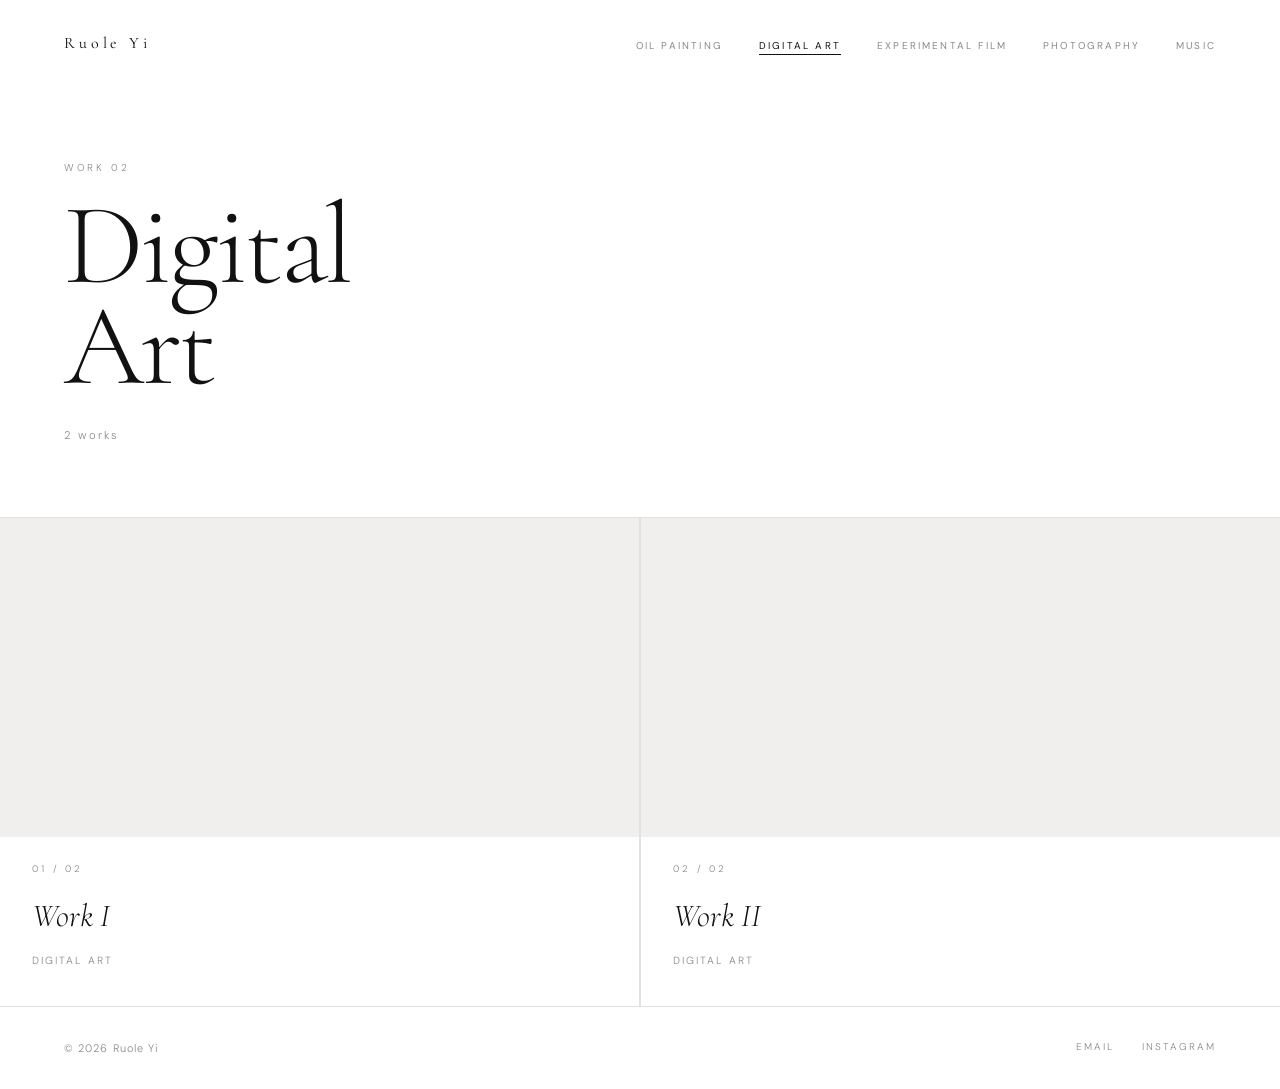
==== digital-art.html @ dee458bf "Publish multi-page rebuild: 6 separate pages + shared CSS Session 3 files were never committed — Git" ====
<!DOCTYPE html>
<html lang="en">
<head>
  <meta charset="UTF-8">
  <meta name="viewport" content="width=device-width, initial-scale=1.0">
  <title>Digital Art — Ruole Yi</title>
  <link rel="preconnect" href="https://fonts.googleapis.com">
  <link rel="preconnect" href="https://fonts.gstatic.com" crossorigin>
  <link href="https://fonts.googleapis.com/css2?family=Cormorant+Garamond:ital,wght@0,300;0,400;0,500;1,300;1,400;1,500&family=DM+Sans:opsz,wght@9..40,200;9..40,300;9..40,400&display=swap" rel="stylesheet">
  <link rel="stylesheet" href="style.css">
  <style>
    .vid-grid {
      display:grid;
      grid-template-columns:1fr 1fr;
      gap:2px;
      background:var(--faint);
    }
    .vid-item {
      background:#fff; overflow:hidden;
    }
    .vid-item video {
      width:100%; display:block;
      max-height:580px; object-fit:cover;
      background:#f0efed;
    }
    .vid-info {
      padding:24px 32px 36px;
    }
    .vid-num {
      font-size:.6rem; letter-spacing:.3em;
      text-transform:uppercase; color:var(--muted); margin-bottom:12px;
    }
    .vid-title {
      font-family:var(--font-d);
      font-size:clamp(1.4rem,2.5vw,2.2rem);
      font-weight:300; font-style:italic; margin-bottom:8px;
    }
    .vid-meta {
      font-size:.65rem; letter-spacing:.2em;
      text-transform:uppercase; color:var(--muted);
    }
    @media (max-width:768px) {
      .vid-grid { grid-template-columns:1fr; }
    }
  </style>
</head>
<body>

<nav id="nav">
  <a href="index.html" class="nav-logo">Ruole Yi</a>
  <ul class="nav-links">
    <li><a href="oil-painting.html">Oil Painting</a></li>
    <li><a href="digital-art.html" class="active">Digital Art</a></li>
    <li><a href="experimental-film.html">Experimental Film</a></li>
    <li><a href="photography.html">Photography</a></li>
    <li><a href="music.html">Music</a></li>
  </ul>
  <button class="burger" id="burger" aria-label="Menu">
    <span></span><span></span><span></span>
  </button>
</nav>
<div class="m-nav" id="mnav">
  <a href="oil-painting.html" data-close>Oil Painting</a>
  <a href="digital-art.html" data-close>Digital Art</a>
  <a href="experimental-film.html" data-close>Experimental Film</a>
  <a href="photography.html" data-close>Photography</a>
  <a href="music.html" data-close>Music</a>
</div>

<div class="page-header">
  <div class="page-header-inner">
    <span class="pg-sup rv">Work 02</span>
    <h1 class="pg-title rv d1">Digital<br>Art</h1>
    <span class="pg-sub rv d2">2 works</span>
  </div>
</div>

<div class="vid-grid rv">
  <div class="vid-item">
    <video src="数字艺术/000.mov" muted autoplay loop playsinline preload="metadata"></video>
    <div class="vid-info">
      <div class="vid-num">01 / 02</div>
      <h2 class="vid-title">Work I</h2>
      <div class="vid-meta">Digital art</div>
    </div>
  </div>
  <div class="vid-item">
    <video src="数字艺术/111.MOV" muted autoplay loop playsinline preload="metadata"></video>
    <div class="vid-info">
      <div class="vid-num">02 / 02</div>
      <h2 class="vid-title">Work II</h2>
      <div class="vid-meta">Digital art</div>
    </div>
  </div>
</div>

<footer>
  <span class="ft-left">&copy; 2026 Ruole Yi</span>
  <div class="ft-right">
    <a href="mailto:yiruole@outlook.com">Email</a>
    <a href="https://instagram.com/" target="_blank" rel="noopener">Instagram</a>
  </div>
</footer>

<script>
const nav = document.getElementById('nav');
window.addEventListener('scroll', () => {
  nav.classList.toggle('stuck', window.scrollY > 50);
}, {passive:true});

const obs = new IntersectionObserver(entries => {
  entries.forEach(e => { if(e.isIntersecting) e.target.classList.add('on'); });
}, {threshold:.08, rootMargin:'0px 0px -40px 0px'});
document.querySelectorAll('.rv').forEach(el => obs.observe(el));

const burger = document.getElementById('burger');
const mnav = document.getElementById('mnav');
burger.addEventListener('click', () => {
  const open = burger.classList.toggle('open');
  mnav.classList.toggle('open', open);
  document.body.style.overflow = open ? 'hidden' : '';
});
mnav.querySelectorAll('[data-close]').forEach(a => {
  a.addEventListener('click', () => {
    burger.classList.remove('open');
    mnav.classList.remove('open');
    document.body.style.overflow = '';
  });
});
</script>
</body>
</html>
---- style.css ----
/* ── Variables ──────────────────────────────────────────── */
:root {
  --bg:        #ffffff;
  --text:      #111111;
  --muted:     #888888;
  --faint:     #e2e2e2;
  --ease-out:  cubic-bezier(.22,.61,.36,1);
  --ease-expo: cubic-bezier(.16,1,.3,1);
  --font-d:    'Cormorant Garamond', serif;
  --font-b:    'DM Sans', sans-serif;
}

/* ── Reset ──────────────────────────────────────────────── */
*, *::before, *::after { margin:0; padding:0; box-sizing:border-box; }
html { scroll-behavior:smooth; overflow-x:hidden; }
body {
  background:var(--bg);
  color:var(--text);
  font-family:var(--font-b);
  font-weight:300;
  line-height:1.7;
  overflow-x:hidden;
}
img { display:block; width:100%; }
a { color:inherit; text-decoration:none; }

/* ── Nav ────────────────────────────────────────────────── */
nav {
  position:fixed; top:0; left:0; right:0; z-index:100;
  padding:30px 64px;
  display:flex; align-items:center; justify-content:space-between;
  transition:padding .35s var(--ease-out), background .4s, border-color .4s;
  border-bottom:1px solid transparent;
}
nav.stuck {
  padding:18px 64px;
  background:rgba(255,255,255,.96);
  backdrop-filter:blur(16px);
  -webkit-backdrop-filter:blur(16px);
  border-bottom-color:var(--faint);
}
.nav-logo {
  font-family:var(--font-d);
  font-size:1rem; letter-spacing:.24em; font-weight:400;
  transition:opacity .3s;
}
.nav-logo:hover { opacity:.5; }
.nav-links { display:flex; gap:36px; list-style:none; }
.nav-links a {
  font-size:.62rem; font-weight:400; letter-spacing:.22em;
  text-transform:uppercase; color:var(--muted);
  position:relative; transition:color .3s;
}
.nav-links a::after {
  content:''; position:absolute; bottom:-3px; left:0;
  width:0; height:1px; background:var(--text);
  transition:width .3s var(--ease-out);
}
.nav-links a:hover,
.nav-links a.active { color:var(--text); }
.nav-links a:hover::after,
.nav-links a.active::after { width:100%; }

/* ── Burger ─────────────────────────────────────────────── */
.burger {
  display:none; flex-direction:column; gap:5px;
  background:none; border:none; cursor:pointer; padding:4px;
}
.burger span {
  display:block; width:22px; height:1px;
  background:var(--text); transform-origin:center;
  transition:transform .35s var(--ease-out), opacity .25s;
}
.burger.open span:nth-child(1) { transform:translateY(6px) rotate(45deg); }
.burger.open span:nth-child(2) { opacity:0; transform:scaleX(0); }
.burger.open span:nth-child(3) { transform:translateY(-6px) rotate(-45deg); }

/* ── Mobile nav ─────────────────────────────────────────── */
.m-nav {
  position:fixed; inset:0; background:var(--bg); z-index:99;
  display:flex; flex-direction:column;
  align-items:center; justify-content:center; gap:28px;
  transform:translateX(100%);
  transition:transform .55s var(--ease-expo);
}
.m-nav.open { transform:translateX(0); }
.m-nav a {
  font-family:var(--font-d);
  font-size:clamp(2.2rem,8vw,4rem);
  font-weight:300; letter-spacing:.02em;
  transition:opacity .3s;
}
.m-nav a:hover { opacity:.4; }

/* ── Reveal ─────────────────────────────────────────────── */
.rv {
  opacity:0; transform:translateY(22px);
  transition:opacity .85s var(--ease-expo), transform .85s var(--ease-expo);
}
.rv.on { opacity:1; transform:translateY(0); }
.rv.d1 { transition-delay:.1s; }
.rv.d2 { transition-delay:.2s; }
.rv.d3 { transition-delay:.3s; }
.rv.d4 { transition-delay:.4s; }

/* ── Page header (work pages) ───────────────────────────── */
.page-header {
  padding:160px 64px 72px;
  border-bottom:1px solid var(--faint);
}
.page-header-inner { max-width:1320px; margin:0 auto; }
.pg-sup {
  display:block;
  font-size:.62rem; letter-spacing:.3em;
  text-transform:uppercase; color:var(--muted); margin-bottom:18px;
}
.pg-title {
  font-family:var(--font-d);
  font-size:clamp(3.5rem,9vw,9rem);
  font-weight:300; line-height:.88; letter-spacing:-.03em;
}
.pg-sub {
  display:block;
  font-size:.7rem; letter-spacing:.18em;
  color:var(--muted); margin-top:28px;
}

/* ── Forthcoming ────────────────────────────────────────── */
.empty-section {
  padding:140px 64px; text-align:center;
}
.empty-section p {
  font-family:var(--font-d);
  font-size:clamp(1rem,2vw,1.35rem);
  font-style:italic; color:var(--muted); letter-spacing:.1em;
}

/* ── Footer ─────────────────────────────────────────────── */
footer {
  padding:32px 64px;
  border-top:1px solid var(--faint);
  display:flex; align-items:center;
  justify-content:space-between; flex-wrap:wrap; gap:16px;
}
.ft-left { font-size:.68rem; color:var(--muted); letter-spacing:.1em; }
.ft-right { display:flex; gap:28px; }
.ft-right a {
  font-size:.62rem; letter-spacing:.2em;
  text-transform:uppercase; color:var(--muted); transition:color .3s;
}
.ft-right a:hover { color:var(--text); }

/* ── Responsive ─────────────────────────────────────────── */
@media (max-width:900px) {
  nav, nav.stuck { padding:18px 24px; }
  .nav-links { display:none; }
  .burger { display:flex; }
  .page-header { padding:120px 24px 56px; }
  .empty-section { padding:100px 24px; }
  footer { padding:24px; flex-direction:column; align-items:flex-start; gap:16px; }
  .ft-right { flex-wrap:wrap; }
}
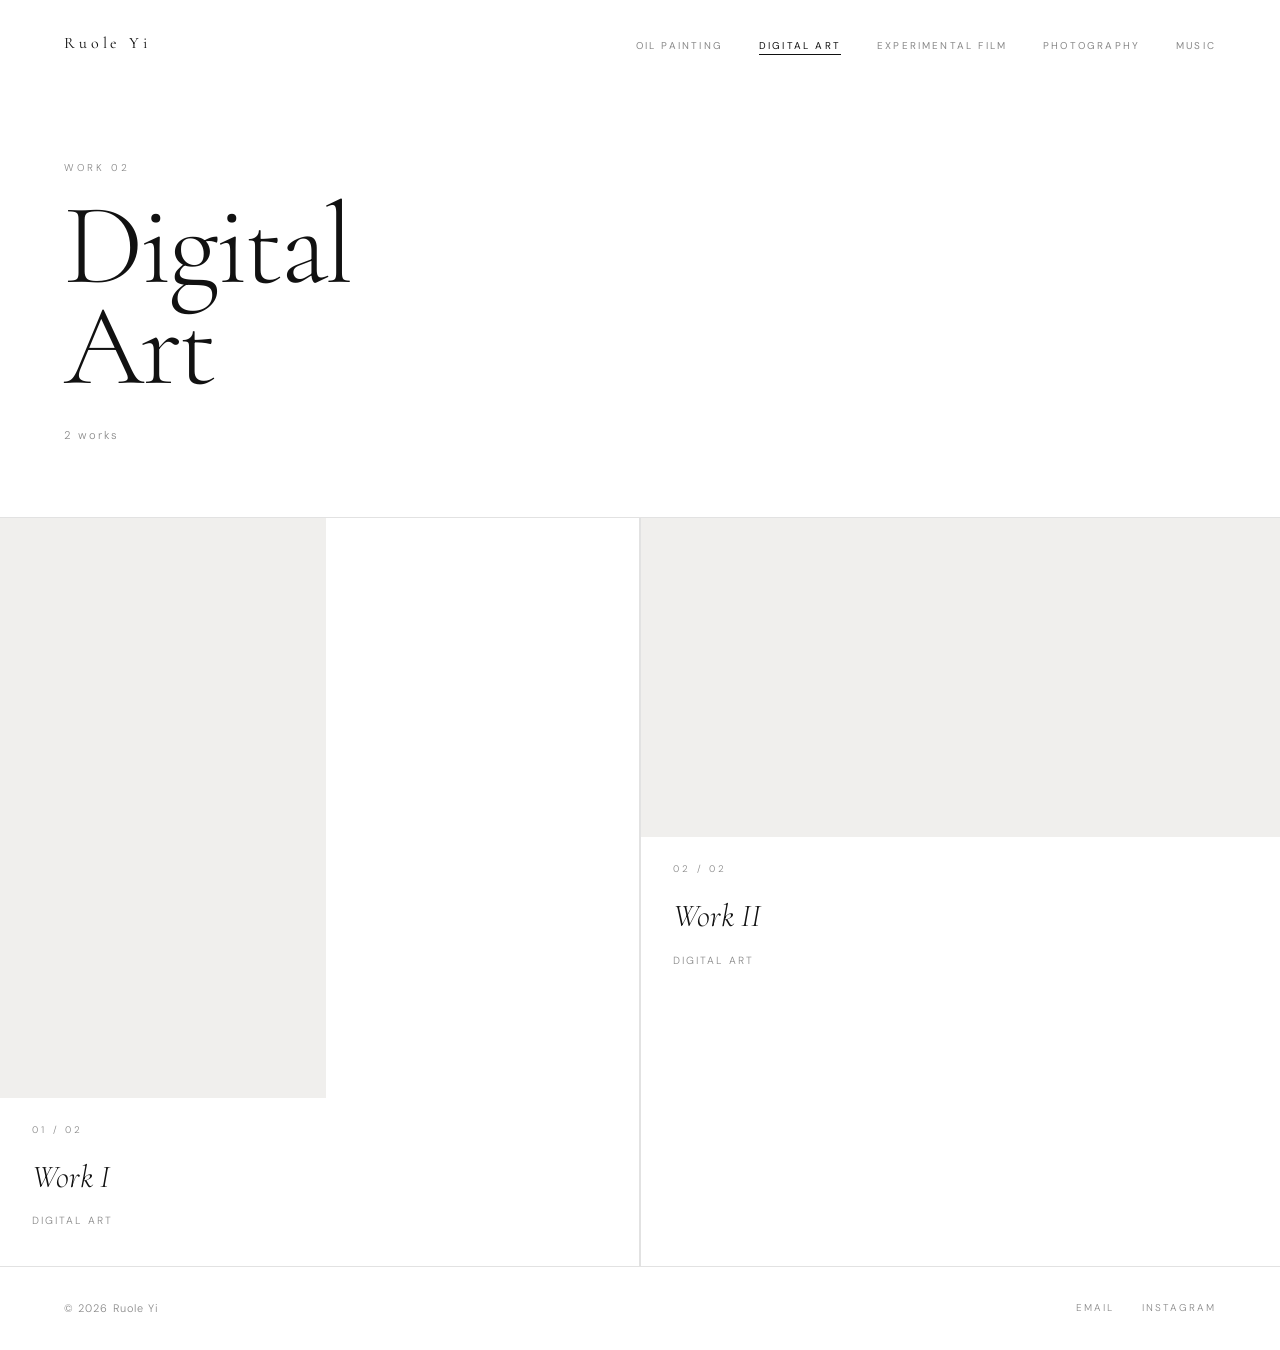
==== commit bc8c7f6a: "Add descriptions for paintings 10/11/13, fix elephant, embed YouTube oil-painting.html: - Painting 1" ====
--- a/digital-art.html
+++ b/digital-art.html
@@ -22,6 +22,18 @@
       width:100%; display:block;
       max-height:580px; object-fit:cover;
       background:#f0efed;
+    }
+    .yt-wrap {
+      position:relative;
+      aspect-ratio:9/16;
+      max-height:580px;
+      background:#f0efed;
+      overflow:hidden;
+    }
+    .yt-wrap iframe {
+      position:absolute;
+      inset:0; width:100%; height:100%;
+      border:0;
     }
     .vid-info {
       padding:24px 32px 36px;
@@ -77,7 +89,9 @@
 
 <div class="vid-grid rv">
   <div class="vid-item">
-    <video src="数字艺术/000.mov" muted autoplay loop playsinline preload="metadata"></video>
+    <div class="yt-wrap">
+      <iframe src="https://www.youtube.com/embed/08PH2weAcpI" allow="accelerometer; autoplay; clipboard-write; encrypted-media; gyroscope; picture-in-picture" allowfullscreen></iframe>
+    </div>
     <div class="vid-info">
       <div class="vid-num">01 / 02</div>
       <h2 class="vid-title">Work I</h2>
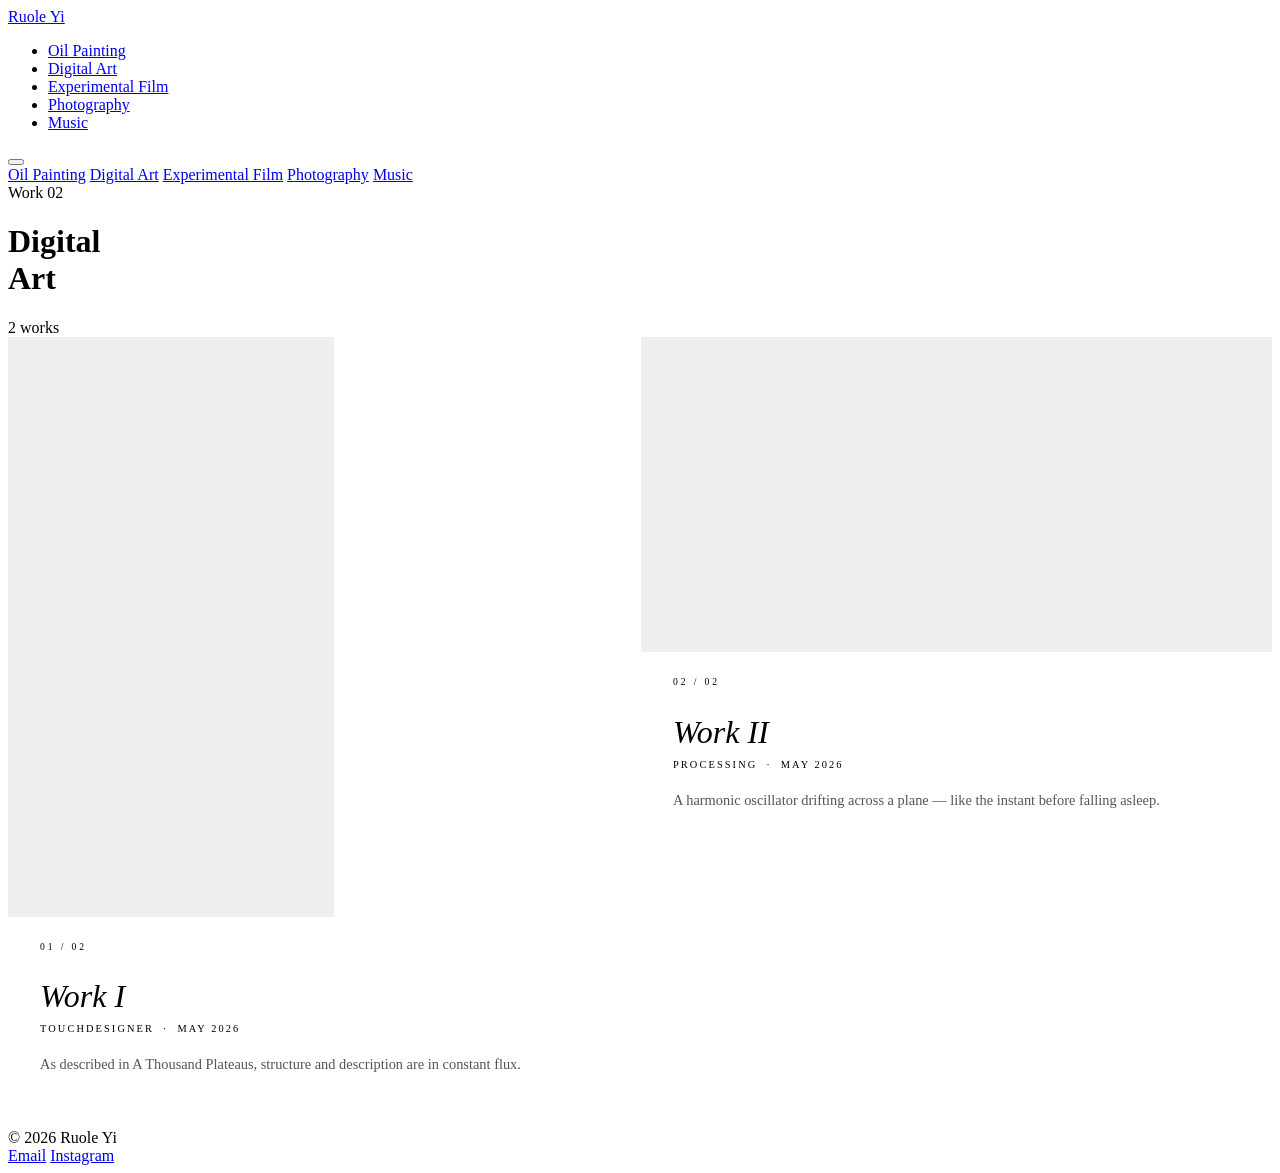
==== commit 75c7c9e7: "Add digital art descriptions, update all painting dates digital-art.html: - Work I: TouchDesigner · " ====
--- a/digital-art.html
+++ b/digital-art.html
@@ -49,7 +49,10 @@
     }
     .vid-meta {
       font-size:.65rem; letter-spacing:.2em;
-      text-transform:uppercase; color:var(--muted);
+      text-transform:uppercase; color:var(--muted); margin-bottom:16px;
+    }
+    .vid-desc {
+      font-size:.9rem; color:#555; line-height:1.95;
     }
     @media (max-width:768px) {
       .vid-grid { grid-template-columns:1fr; }
@@ -95,7 +98,8 @@
     <div class="vid-info">
       <div class="vid-num">01 / 02</div>
       <h2 class="vid-title">Work I</h2>
-      <div class="vid-meta">Digital art</div>
+      <div class="vid-meta">TouchDesigner &nbsp;·&nbsp; May 2026</div>
+      <p class="vid-desc">As described in A Thousand Plateaus, structure and description are in constant flux.</p>
     </div>
   </div>
   <div class="vid-item">
@@ -103,7 +107,8 @@
     <div class="vid-info">
       <div class="vid-num">02 / 02</div>
       <h2 class="vid-title">Work II</h2>
-      <div class="vid-meta">Digital art</div>
+      <div class="vid-meta">Processing &nbsp;·&nbsp; May 2026</div>
+      <p class="vid-desc">A harmonic oscillator drifting across a plane — like the instant before falling asleep.</p>
     </div>
   </div>
 </div>
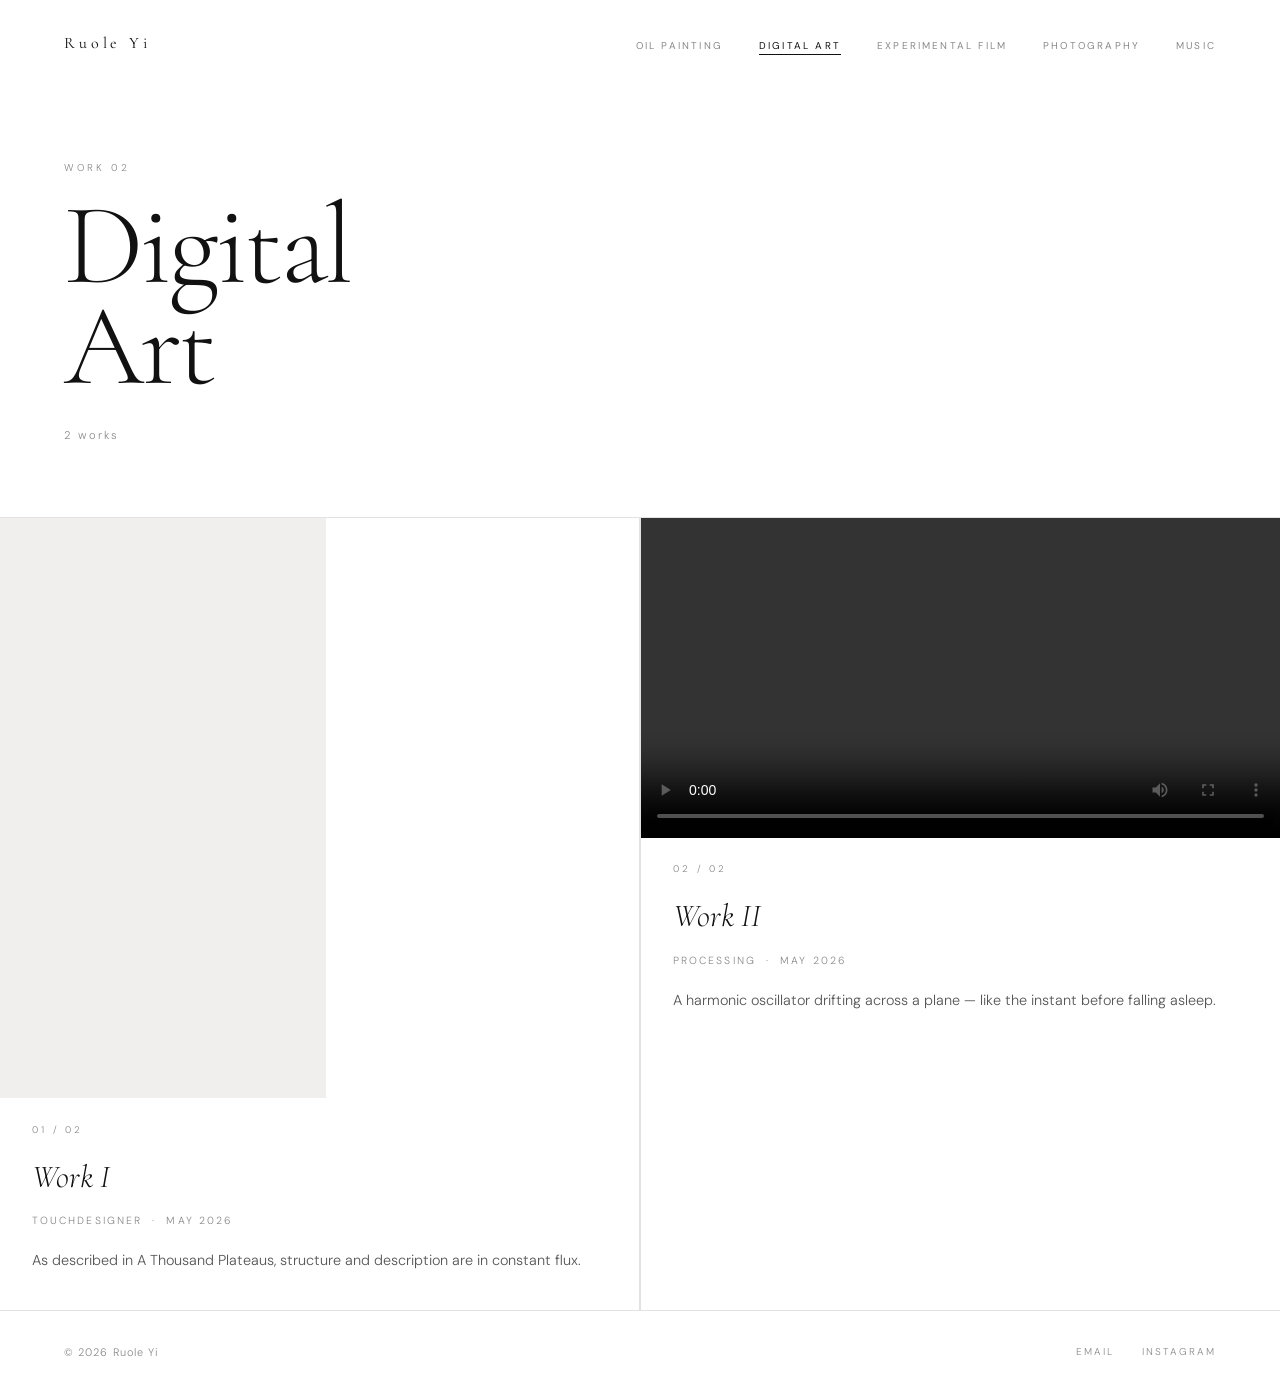
==== commit b3b4dce7: "Update digital art: YouTube embed for Work I, sound enabled for Work II - Work I (000): replaced loc" ====
--- a/digital-art.html
+++ b/digital-art.html
@@ -93,7 +93,7 @@
 <div class="vid-grid rv">
   <div class="vid-item">
     <div class="yt-wrap">
-      <iframe src="https://www.youtube.com/embed/08PH2weAcpI" allow="accelerometer; autoplay; clipboard-write; encrypted-media; gyroscope; picture-in-picture" allowfullscreen></iframe>
+      <iframe src="https://www.youtube.com/embed/ub4uaTgTTis" allow="accelerometer; autoplay; clipboard-write; encrypted-media; gyroscope; picture-in-picture" allowfullscreen></iframe>
     </div>
     <div class="vid-info">
       <div class="vid-num">01 / 02</div>
@@ -103,7 +103,7 @@
     </div>
   </div>
   <div class="vid-item">
-    <video src="数字艺术/111.MOV" muted autoplay loop playsinline preload="metadata"></video>
+    <video src="数字艺术/111.MOV" controls loop playsinline preload="metadata" style="background:#000"></video>
     <div class="vid-info">
       <div class="vid-num">02 / 02</div>
       <h2 class="vid-title">Work II</h2>
--- a/style.css
+++ b/style.css
@@ -0,0 +1,162 @@
+/* ── Variables ──────────────────────────────────────────── */
+:root {
+  --bg:        #ffffff;
+  --text:      #111111;
+  --muted:     #888888;
+  --faint:     #e2e2e2;
+  --ease-out:  cubic-bezier(.22,.61,.36,1);
+  --ease-expo: cubic-bezier(.16,1,.3,1);
+  --font-d:    'Cormorant Garamond', serif;
+  --font-b:    'DM Sans', sans-serif;
+}
+
+/* ── Reset ──────────────────────────────────────────────── */
+*, *::before, *::after { margin:0; padding:0; box-sizing:border-box; }
+html { scroll-behavior:smooth; overflow-x:hidden; }
+body {
+  background:var(--bg);
+  color:var(--text);
+  font-family:var(--font-b);
+  font-weight:300;
+  line-height:1.7;
+  overflow-x:hidden;
+}
+img { display:block; width:100%; }
+a { color:inherit; text-decoration:none; }
+
+/* ── Nav ────────────────────────────────────────────────── */
+nav {
+  position:fixed; top:0; left:0; right:0; z-index:100;
+  padding:30px 64px;
+  display:flex; align-items:center; justify-content:space-between;
+  transition:padding .35s var(--ease-out), background .4s, border-color .4s;
+  border-bottom:1px solid transparent;
+}
+nav.stuck {
+  padding:18px 64px;
+  background:rgba(255,255,255,.96);
+  backdrop-filter:blur(16px);
+  -webkit-backdrop-filter:blur(16px);
+  border-bottom-color:var(--faint);
+}
+.nav-logo {
+  font-family:var(--font-d);
+  font-size:1rem; letter-spacing:.24em; font-weight:400;
+  transition:opacity .3s;
+}
+.nav-logo:hover { opacity:.5; }
+.nav-links { display:flex; gap:36px; list-style:none; }
+.nav-links a {
+  font-size:.62rem; font-weight:400; letter-spacing:.22em;
+  text-transform:uppercase; color:var(--muted);
+  position:relative; transition:color .3s;
+}
+.nav-links a::after {
+  content:''; position:absolute; bottom:-3px; left:0;
+  width:0; height:1px; background:var(--text);
+  transition:width .3s var(--ease-out);
+}
+.nav-links a:hover,
+.nav-links a.active { color:var(--text); }
+.nav-links a:hover::after,
+.nav-links a.active::after { width:100%; }
+
+/* ── Burger ─────────────────────────────────────────────── */
+.burger {
+  display:none; flex-direction:column; gap:5px;
+  background:none; border:none; cursor:pointer; padding:4px;
+}
+.burger span {
+  display:block; width:22px; height:1px;
+  background:var(--text); transform-origin:center;
+  transition:transform .35s var(--ease-out), opacity .25s;
+}
+.burger.open span:nth-child(1) { transform:translateY(6px) rotate(45deg); }
+.burger.open span:nth-child(2) { opacity:0; transform:scaleX(0); }
+.burger.open span:nth-child(3) { transform:translateY(-6px) rotate(-45deg); }
+
+/* ── Mobile nav ─────────────────────────────────────────── */
+.m-nav {
+  position:fixed; inset:0; background:var(--bg); z-index:99;
+  display:flex; flex-direction:column;
+  align-items:center; justify-content:center; gap:28px;
+  transform:translateX(100%);
+  transition:transform .55s var(--ease-expo);
+}
+.m-nav.open { transform:translateX(0); }
+.m-nav a {
+  font-family:var(--font-d);
+  font-size:clamp(2.2rem,8vw,4rem);
+  font-weight:300; letter-spacing:.02em;
+  transition:opacity .3s;
+}
+.m-nav a:hover { opacity:.4; }
+
+/* ── Reveal ─────────────────────────────────────────────── */
+.rv {
+  opacity:0; transform:translateY(22px);
+  transition:opacity .85s var(--ease-expo), transform .85s var(--ease-expo);
+}
+.rv.on { opacity:1; transform:translateY(0); }
+.rv.d1 { transition-delay:.1s; }
+.rv.d2 { transition-delay:.2s; }
+.rv.d3 { transition-delay:.3s; }
+.rv.d4 { transition-delay:.4s; }
+
+/* ── Page header (work pages) ───────────────────────────── */
+.page-header {
+  padding:160px 64px 72px;
+  border-bottom:1px solid var(--faint);
+}
+.page-header-inner { max-width:1320px; margin:0 auto; }
+.pg-sup {
+  display:block;
+  font-size:.62rem; letter-spacing:.3em;
+  text-transform:uppercase; color:var(--muted); margin-bottom:18px;
+}
+.pg-title {
+  font-family:var(--font-d);
+  font-size:clamp(3.5rem,9vw,9rem);
+  font-weight:300; line-height:.88; letter-spacing:-.03em;
+}
+.pg-sub {
+  display:block;
+  font-size:.7rem; letter-spacing:.18em;
+  color:var(--muted); margin-top:28px;
+}
+
+/* ── Forthcoming ────────────────────────────────────────── */
+.empty-section {
+  padding:140px 64px; text-align:center;
+}
+.empty-section p {
+  font-family:var(--font-d);
+  font-size:clamp(1rem,2vw,1.35rem);
+  font-style:italic; color:var(--muted); letter-spacing:.1em;
+}
+
+/* ── Footer ─────────────────────────────────────────────── */
+footer {
+  padding:32px 64px;
+  border-top:1px solid var(--faint);
+  display:flex; align-items:center;
+  justify-content:space-between; flex-wrap:wrap; gap:16px;
+}
+.ft-left { font-size:.68rem; color:var(--muted); letter-spacing:.1em; }
+.ft-right { display:flex; gap:28px; }
+.ft-right a {
+  font-size:.62rem; letter-spacing:.2em;
+  text-transform:uppercase; color:var(--muted); transition:color .3s;
+}
+.ft-right a:hover { color:var(--text); }
+
+/* ── Responsive ─────────────────────────────────────────── */
+@media (max-width:900px) {
+  nav, nav.stuck { padding:18px 24px; }
+  .nav-links { display:none; }
+  .burger { display:flex; }
+  .page-header { padding:120px 24px 56px; }
+  .empty-section { padding:100px 24px; }
+  footer { padding:24px; flex-direction:column; align-items:flex-start; gap:16px; }
+  .ft-right { flex-wrap:wrap; }
+}
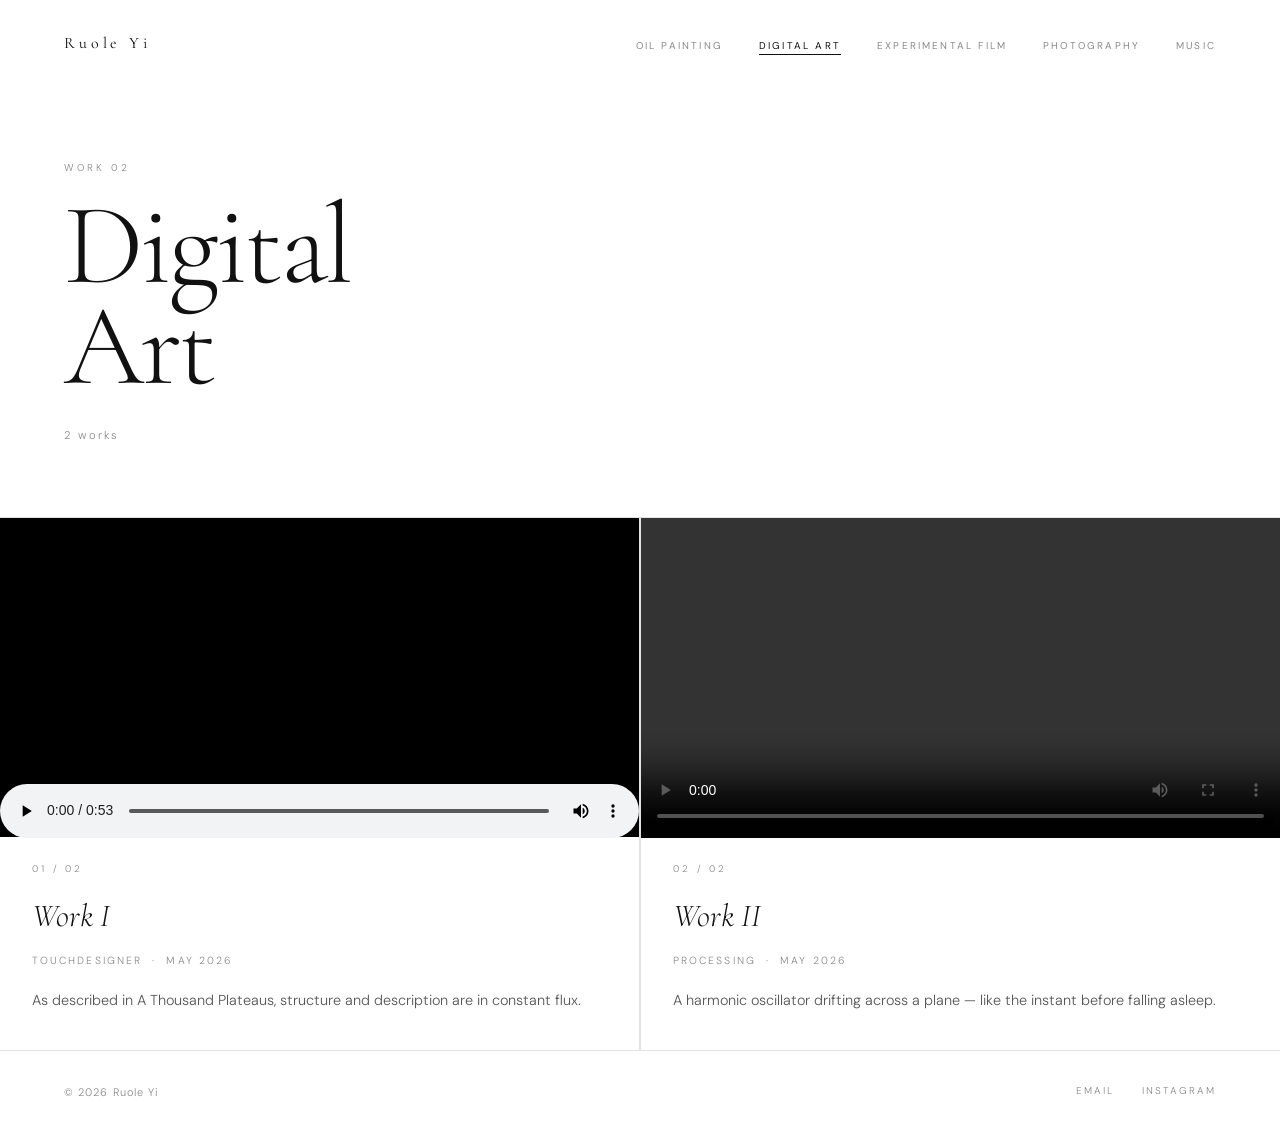
==== commit 465812ea: "Scale oil painting images to 65%, update digital art videos - Oil painting layouts: Layout A max-wid" ====
--- a/digital-art.html
+++ b/digital-art.html
@@ -92,9 +92,7 @@
 
 <div class="vid-grid rv">
   <div class="vid-item">
-    <div class="yt-wrap">
-      <iframe src="https://www.youtube.com/embed/ub4uaTgTTis" allow="accelerometer; autoplay; clipboard-write; encrypted-media; gyroscope; picture-in-picture" allowfullscreen></iframe>
-    </div>
+    <video src="数字艺术/output_16x9.MOV" controls loop playsinline preload="metadata" style="background:#000"></video>
     <div class="vid-info">
       <div class="vid-num">01 / 02</div>
       <h2 class="vid-title">Work I</h2>
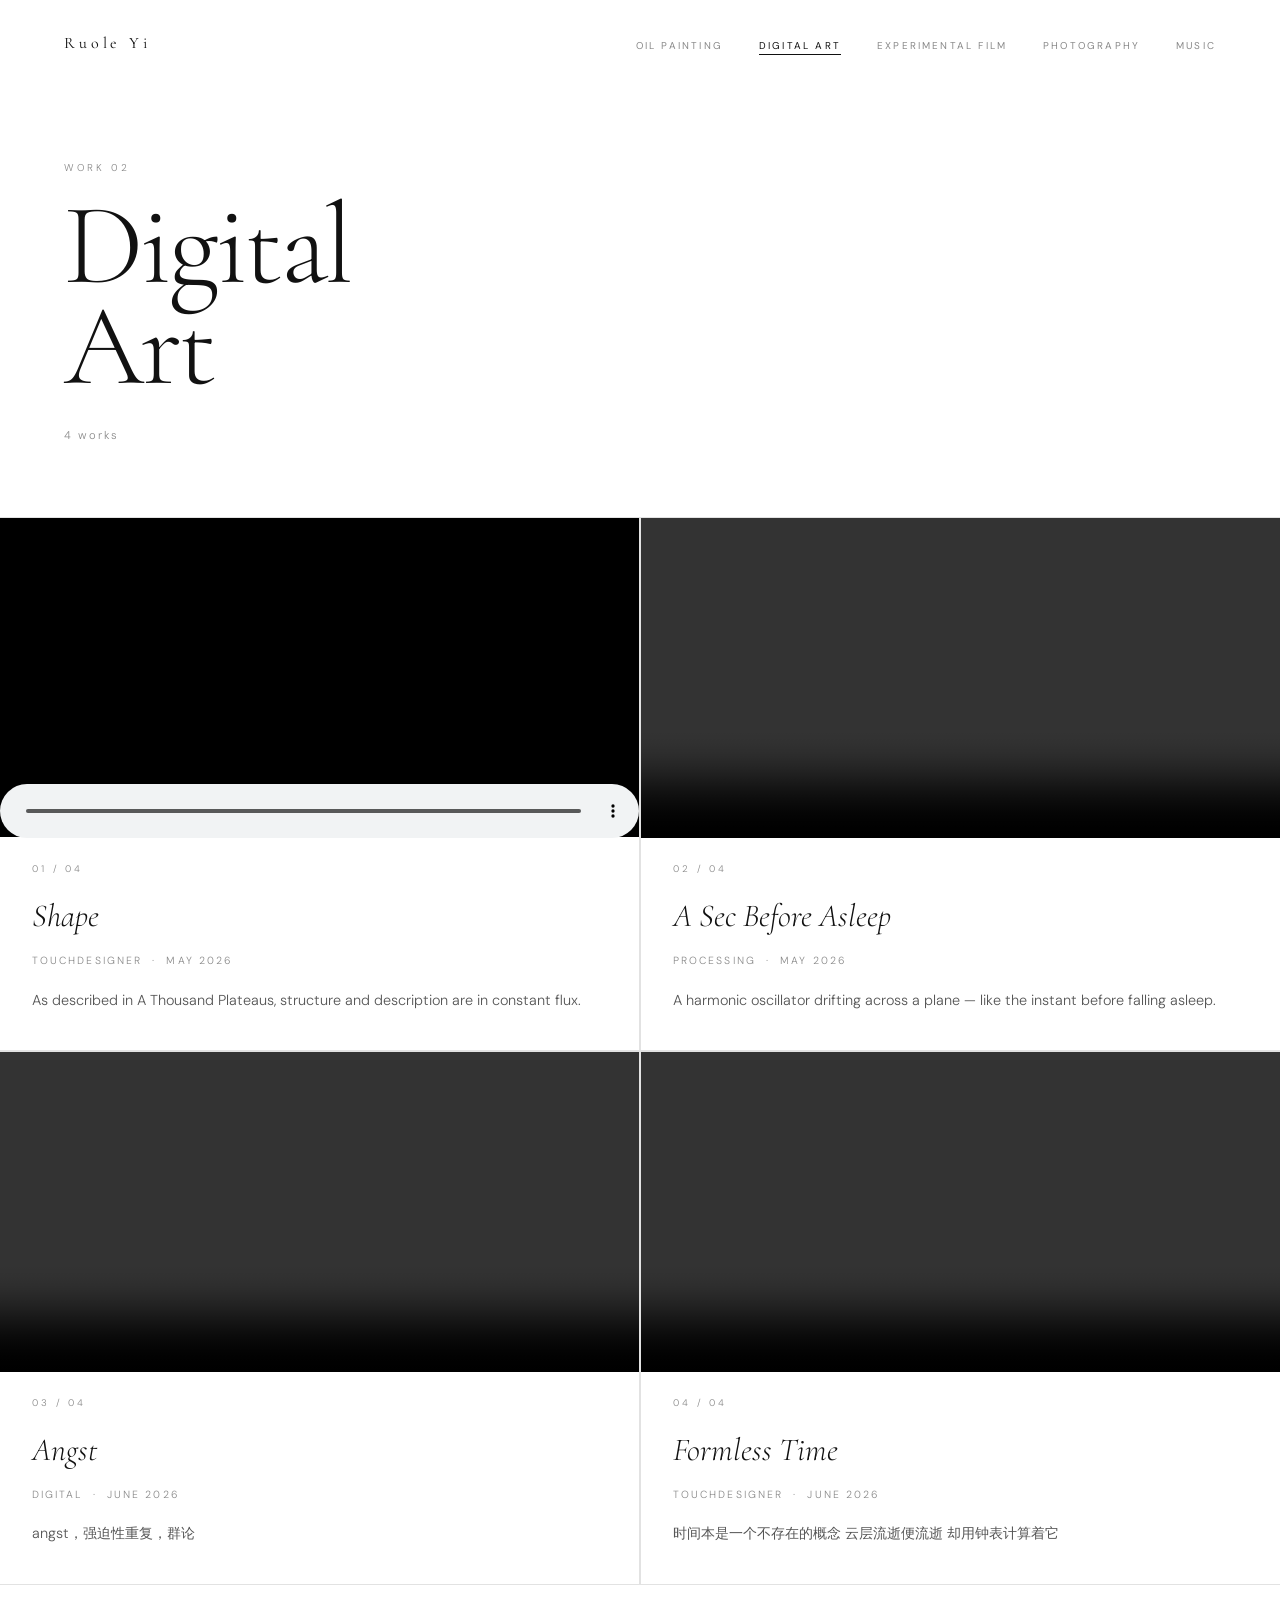
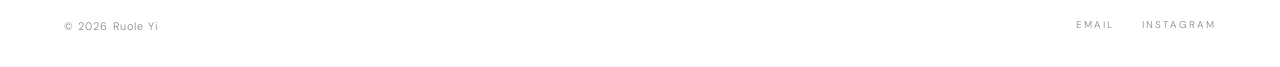
==== commit 07099690: "feat(digital-art): add Angst & Formless Time; rename Work I/II - Work I → Shape, Work II → A Sec Bef" ====
--- a/digital-art.html
+++ b/digital-art.html
@@ -86,7 +86,7 @@
   <div class="page-header-inner">
     <span class="pg-sup rv">Work 02</span>
     <h1 class="pg-title rv d1">Digital<br>Art</h1>
-    <span class="pg-sub rv d2">2 works</span>
+    <span class="pg-sub rv d2">4 works</span>
   </div>
 </div>
 
@@ -94,8 +94,8 @@
   <div class="vid-item">
     <video src="数字艺术/output_16x9.MOV" controls loop playsinline preload="metadata" style="background:#000"></video>
     <div class="vid-info">
-      <div class="vid-num">01 / 02</div>
-      <h2 class="vid-title">Work I</h2>
+      <div class="vid-num">01 / 04</div>
+      <h2 class="vid-title">Shape</h2>
       <div class="vid-meta">TouchDesigner &nbsp;·&nbsp; May 2026</div>
       <p class="vid-desc">As described in A Thousand Plateaus, structure and description are in constant flux.</p>
     </div>
@@ -103,10 +103,28 @@
   <div class="vid-item">
     <video src="数字艺术/111.MOV" controls loop playsinline preload="metadata" style="background:#000"></video>
     <div class="vid-info">
-      <div class="vid-num">02 / 02</div>
-      <h2 class="vid-title">Work II</h2>
+      <div class="vid-num">02 / 04</div>
+      <h2 class="vid-title">A Sec Before Asleep</h2>
       <div class="vid-meta">Processing &nbsp;·&nbsp; May 2026</div>
       <p class="vid-desc">A harmonic oscillator drifting across a plane — like the instant before falling asleep.</p>
+    </div>
+  </div>
+  <div class="vid-item">
+    <video src="ANGST.MOV" controls loop playsinline preload="metadata" style="background:#000"></video>
+    <div class="vid-info">
+      <div class="vid-num">03 / 04</div>
+      <h2 class="vid-title">Angst</h2>
+      <div class="vid-meta">Digital &nbsp;·&nbsp; June 2026</div>
+      <p class="vid-desc">angst，强迫性重复，群论</p>
+    </div>
+  </div>
+  <div class="vid-item">
+    <video src="Formless Time.mov" controls loop playsinline preload="metadata" style="background:#000"></video>
+    <div class="vid-info">
+      <div class="vid-num">04 / 04</div>
+      <h2 class="vid-title">Formless Time</h2>
+      <div class="vid-meta">TouchDesigner &nbsp;·&nbsp; June 2026</div>
+      <p class="vid-desc">时间本是一个不存在的概念 云层流逝便流逝 却用钟表计算着它</p>
     </div>
   </div>
 </div>
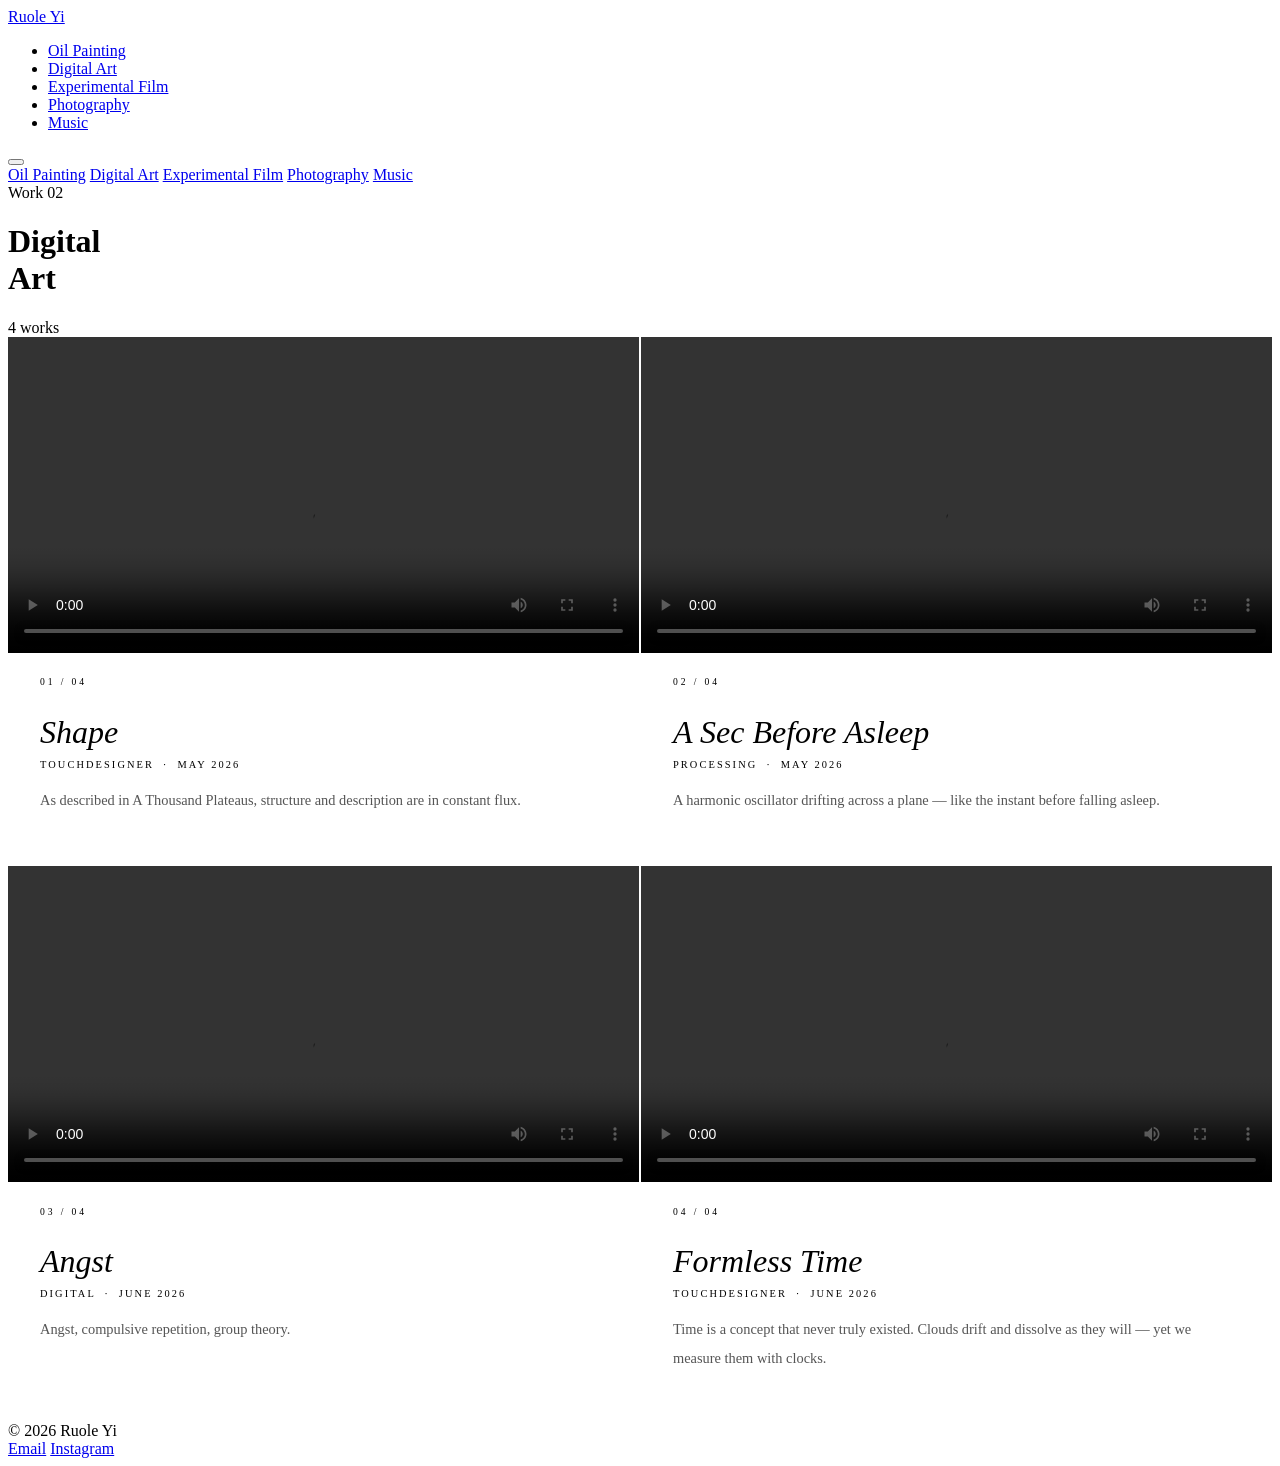
==== commit 97adbcdc: "fix(digital-art): translate Angst and Formless Time descriptions to English Co-Authored-By: Claude S" ====
--- a/digital-art.html
+++ b/digital-art.html
@@ -115,7 +115,7 @@
       <div class="vid-num">03 / 04</div>
       <h2 class="vid-title">Angst</h2>
       <div class="vid-meta">Digital &nbsp;·&nbsp; June 2026</div>
-      <p class="vid-desc">angst，强迫性重复，群论</p>
+      <p class="vid-desc">Angst, compulsive repetition, group theory.</p>
     </div>
   </div>
   <div class="vid-item">
@@ -124,7 +124,7 @@
       <div class="vid-num">04 / 04</div>
       <h2 class="vid-title">Formless Time</h2>
       <div class="vid-meta">TouchDesigner &nbsp;·&nbsp; June 2026</div>
-      <p class="vid-desc">时间本是一个不存在的概念 云层流逝便流逝 却用钟表计算着它</p>
+      <p class="vid-desc">Time is a concept that never truly existed. Clouds drift and dissolve as they will — yet we measure them with clocks.</p>
     </div>
   </div>
 </div>
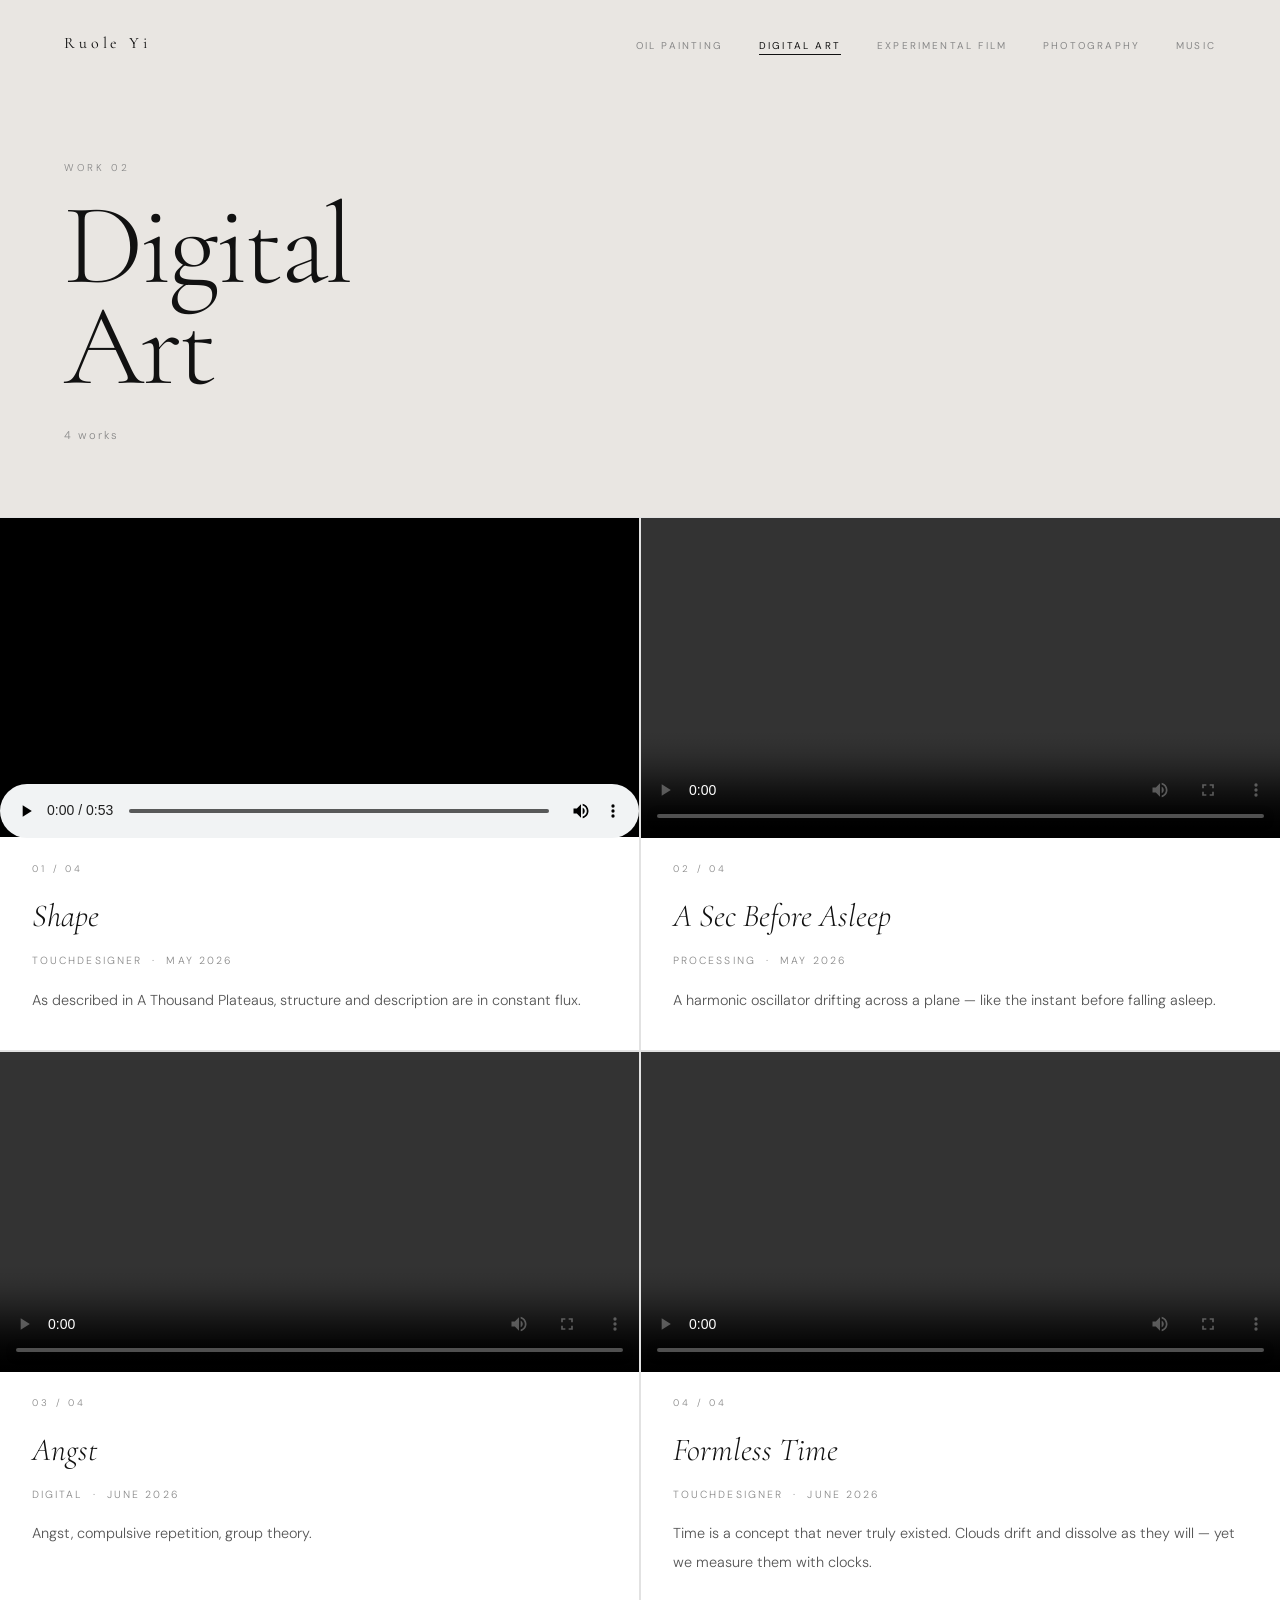
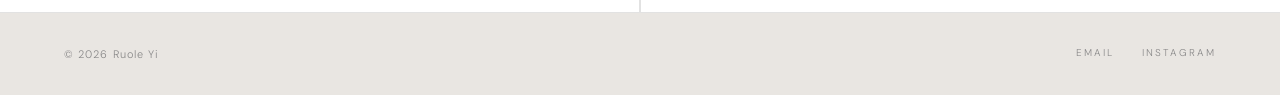
==== commit 4f0c9c56: "Improve page SEO metadata" ====
--- a/digital-art.html
+++ b/digital-art.html
@@ -4,6 +4,8 @@
   <meta charset="UTF-8">
   <meta name="viewport" content="width=device-width, initial-scale=1.0">
   <title>Digital Art — Ruole Yi</title>
+  <meta name="description" content="Digital art works by Ruole Yi, including video, simulation, and interactive visual experiments.">
+  <link rel="canonical" href="https://yiruole.github.io/planet/digital-art.html">
   <link rel="preconnect" href="https://fonts.googleapis.com">
   <link rel="preconnect" href="https://fonts.gstatic.com" crossorigin>
   <link href="https://fonts.googleapis.com/css2?family=Cormorant+Garamond:ital,wght@0,300;0,400;0,500;1,300;1,400;1,500&family=DM+Sans:opsz,wght@9..40,200;9..40,300;9..40,400&display=swap" rel="stylesheet">
--- a/style.css
+++ b/style.css
@@ -0,0 +1,205 @@
+/* ── Variables ──────────────────────────────────────────── */
+:root {
+  --bg:        #ffffff;
+  --text:      #111111;
+  --muted:     #888888;
+  --faint:     #e2e2e2;
+  --ease-out:  cubic-bezier(.22,.61,.36,1);
+  --ease-expo: cubic-bezier(.16,1,.3,1);
+  --font-d:    'Cormorant Garamond', serif;
+  --font-b:    'DM Sans', sans-serif;
+}
+
+/* ── Reset ──────────────────────────────────────────────── */
+*, *::before, *::after { margin:0; padding:0; box-sizing:border-box; }
+html { scroll-behavior:smooth; overflow-x:hidden; }
+body {
+  background:#e9e6e2;
+  color:var(--text);
+  font-family:var(--font-b);
+  font-weight:300;
+  line-height:1.7;
+  overflow-x:hidden;
+}
+img { display:block; width:100%; }
+a { color:inherit; text-decoration:none; }
+
+/* ── Interactive cloth background ───────────────────────── */
+.cloth-background {
+  position:fixed;
+  inset:0;
+  z-index:0;
+  overflow:hidden;
+  pointer-events:none;
+}
+.cloth-background canvas {
+  display:block;
+  width:100%;
+  height:100%;
+}
+body > section,
+body > footer {
+  position:relative;
+  z-index:1;
+}
+#hero {
+  background:transparent;
+}
+#hero .hero-inner {
+  position:relative;
+  z-index:2;
+  margin-inline:auto;
+  width:100%;
+}
+#hero .hero-name,
+#hero .hero-roles,
+#hero .bio-statement,
+#hero .bio-body,
+#hero .bio-close,
+#hero .section-row {
+  text-shadow:
+    0 1px 10px rgba(233,230,226,.95),
+    0 0 26px rgba(233,230,226,.78);
+}
+footer {
+  background:rgba(233,230,226,.82);
+  backdrop-filter:blur(10px);
+  -webkit-backdrop-filter:blur(10px);
+}
+
+/* ── Nav ────────────────────────────────────────────────── */
+nav {
+  position:fixed; top:0; left:0; right:0; z-index:100;
+  padding:30px 64px;
+  display:flex; align-items:center; justify-content:space-between;
+  transition:padding .35s var(--ease-out), background .4s, border-color .4s;
+  border-bottom:1px solid transparent;
+}
+nav.stuck {
+  padding:18px 64px;
+  background:rgba(233,230,226,.9);
+  backdrop-filter:blur(16px);
+  -webkit-backdrop-filter:blur(16px);
+  border-bottom-color:var(--faint);
+}
+.nav-logo {
+  font-family:var(--font-d);
+  font-size:1rem; letter-spacing:.24em; font-weight:400;
+  transition:opacity .3s;
+}
+.nav-logo:hover { opacity:.5; }
+.nav-links { display:flex; gap:36px; list-style:none; }
+.nav-links a {
+  font-size:.62rem; font-weight:400; letter-spacing:.22em;
+  text-transform:uppercase; color:var(--muted);
+  position:relative; transition:color .3s;
+}
+.nav-links a::after {
+  content:''; position:absolute; bottom:-3px; left:0;
+  width:0; height:1px; background:var(--text);
+  transition:width .3s var(--ease-out);
+}
+.nav-links a:hover,
+.nav-links a.active { color:var(--text); }
+.nav-links a:hover::after,
+.nav-links a.active::after { width:100%; }
+
+/* ── Burger ─────────────────────────────────────────────── */
+.burger {
+  display:none; flex-direction:column; gap:5px;
+  background:none; border:none; cursor:pointer; padding:4px;
+}
+.burger span {
+  display:block; width:22px; height:1px;
+  background:var(--text); transform-origin:center;
+  transition:transform .35s var(--ease-out), opacity .25s;
+}
+.burger.open span:nth-child(1) { transform:translateY(6px) rotate(45deg); }
+.burger.open span:nth-child(2) { opacity:0; transform:scaleX(0); }
+.burger.open span:nth-child(3) { transform:translateY(-6px) rotate(-45deg); }
+
+/* ── Mobile nav ─────────────────────────────────────────── */
+.m-nav {
+  position:fixed; inset:0; background:var(--bg); z-index:99;
+  display:flex; flex-direction:column;
+  align-items:center; justify-content:center; gap:28px;
+  transform:translateX(100%);
+  transition:transform .55s var(--ease-expo);
+}
+.m-nav.open { transform:translateX(0); }
+.m-nav a {
+  font-family:var(--font-d);
+  font-size:clamp(2.2rem,8vw,4rem);
+  font-weight:300; letter-spacing:.02em;
+  transition:opacity .3s;
+}
+.m-nav a:hover { opacity:.4; }
+
+/* ── Reveal ─────────────────────────────────────────────── */
+.rv {
+  opacity:0; transform:translateY(22px);
+  transition:opacity .85s var(--ease-expo), transform .85s var(--ease-expo);
+}
+.rv.on { opacity:1; transform:translateY(0); }
+.rv.d1 { transition-delay:.1s; }
+.rv.d2 { transition-delay:.2s; }
+.rv.d3 { transition-delay:.3s; }
+.rv.d4 { transition-delay:.4s; }
+
+/* ── Page header (work pages) ───────────────────────────── */
+.page-header {
+  padding:160px 64px 72px;
+  border-bottom:1px solid var(--faint);
+}
+.page-header-inner { max-width:1320px; margin:0 auto; }
+.pg-sup {
+  display:block;
+  font-size:.62rem; letter-spacing:.3em;
+  text-transform:uppercase; color:var(--muted); margin-bottom:18px;
+}
+.pg-title {
+  font-family:var(--font-d);
+  font-size:clamp(3.5rem,9vw,9rem);
+  font-weight:300; line-height:.88; letter-spacing:-.03em;
+}
+.pg-sub {
+  display:block;
+  font-size:.7rem; letter-spacing:.18em;
+  color:var(--muted); margin-top:28px;
+}
+
+/* ── Forthcoming ────────────────────────────────────────── */
+.empty-section {
+  padding:140px 64px; text-align:center;
+}
+.empty-section p {
+  font-family:var(--font-d);
+  font-size:clamp(1rem,2vw,1.35rem);
+  font-style:italic; color:var(--muted); letter-spacing:.1em;
+}
+
+/* ── Footer ─────────────────────────────────────────────── */
+footer {
+  padding:32px 64px;
+  border-top:1px solid var(--faint);
+  display:flex; align-items:center;
+  justify-content:space-between; flex-wrap:wrap; gap:16px;
+}
+.ft-left { font-size:.68rem; color:var(--muted); letter-spacing:.1em; }
+.ft-right { display:flex; gap:28px; }
+.ft-right a {
+  font-size:.62rem; letter-spacing:.2em;
+  text-transform:uppercase; color:var(--muted); transition:color .3s;
+}
+.ft-right a:hover { color:var(--text); }
+
+/* ── Responsive ─────────────────────────────────────────── */
+@media (max-width:900px) {
+  nav, nav.stuck { padding:18px 24px; }
+  .nav-links { display:none; }
+  .burger { display:flex; }
+  .page-header { padding:120px 24px 56px; }
+  .empty-section { padding:100px 24px; }
+  footer { padding:24px; flex-direction:column; align-items:flex-start; gap:16px; }
+  .ft-right { flex-wrap:wrap; }
+}
